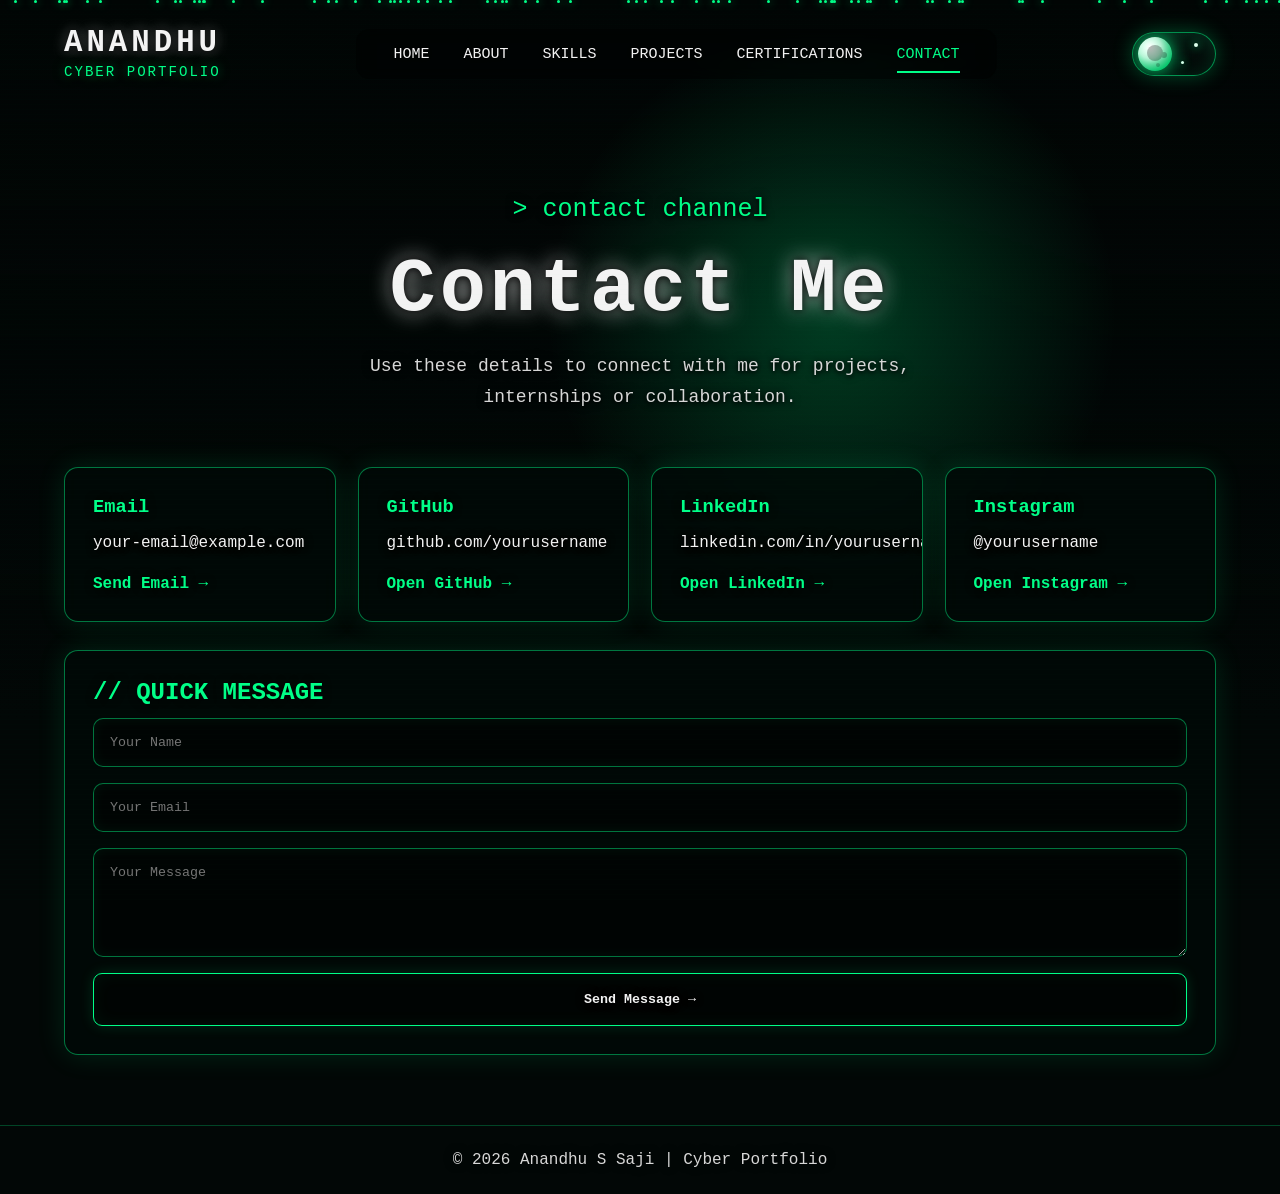
==== contact.html @ 6543c639 "Add files via upload" ====
<!DOCTYPE html><html lang="en"><head><meta charset="utf-8"/><meta content="width=device-width, initial-scale=1.0" name="viewport"/><title>Contact | Anandhu S Saji</title><link href="style.css" rel="stylesheet"/></head><body><div id="loader"><div class="loader-card"><h2>LOADING PAGE</h2><div class="load-line"><span></span></div><p>Access granted...</p></div></div><canvas id="matrix"></canvas><div aria-hidden="true" class="particles"></div><div aria-hidden="true" class="scanline"></div><header class="navbar" id="navbar">
<a aria-label="Anandhu Cyber Portfolio Home" class="brand" href="index.html#home">
<div class="brand-text"><h2>ANANDHU</h2><p>CYBER PORTFOLIO</p></div></a>
<nav id="mainNav">
<a href="index.html#home">HOME</a><a href="index.html#about">ABOUT</a><a href="index.html#skills">SKILLS</a><a href="projects.html">PROJECTS</a><a href="index.html#certifications">CERTIFICATIONS</a><a href="contact.html">CONTACT</a>
</nav>
<div class="nav-actions"><button aria-label="Toggle light and dark theme" aria-pressed="false" class="classic-toggle" id="themeBtn" type="button"><span class="classic-track"><span aria-hidden="true" class="classic-stars"></span><span aria-hidden="true" class="classic-clouds"></span><span class="classic-thumb"><span aria-hidden="true" class="classic-sun"></span><span aria-hidden="true" class="classic-moon"></span></span></span></button><button aria-expanded="false" aria-label="Open menu" id="menuBtn">☰</button></div>
</header><main class="page-main reveal"><section class="page-hero"><p class="hello">&gt; contact channel</p><h1 class="page-title">Contact Me</h1><p class="description">Use these details to connect with me for projects, internships or collaboration.</p></section><section class="section page-section"><div class="contact-grid"><div class="glass-card contact-detail"><h3>Email</h3><p>your-email@example.com</p><a class="mini-link" href="mailto:your-email@example.com">Send Email →</a></div><div class="glass-card contact-detail"><h3>GitHub</h3><p>github.com/yourusername</p><a class="mini-link" href="https://github.com/yourusername" target="_blank">Open GitHub →</a></div><div class="glass-card contact-detail"><h3>LinkedIn</h3><p>linkedin.com/in/yourusername</p><a class="mini-link" href="https://linkedin.com/in/yourusername" target="_blank">Open LinkedIn →</a></div><div class="glass-card contact-detail"><h3>Instagram</h3><p>@yourusername</p><a class="mini-link" href="https://instagram.com/yourusername" target="_blank">Open Instagram →</a></div></div><div class="glass-card message-card"><h2>// QUICK MESSAGE</h2><form action="mailto:your-email@example.com" method="post" enctype="text/plain"><input name="name" placeholder="Your Name" required/><input name="email" placeholder="Your Email" required/><textarea name="message" placeholder="Your Message" rows="5" required></textarea><button class="cyber-btn" type="submit">Send Message <span>→</span></button></form></div></section></main><footer>© 2026 Anandhu S Saji | Cyber Portfolio</footer><script src="script.js"></script></body></html>
---- style.css ----
* {
  margin: 0;
  padding: 0;
  box-sizing: border-box;
  font-family: "Courier New", monospace;
}

:root {
  --bg: #020706;
  --text: #f3f3f3;
  --muted: #d7d7d7;
  --green: #00ff88;
  --green2: #00b864;
  --glass: rgba(0, 10, 7, 0.78);
  --border: rgba(0, 255, 136, 0.45);
  --shadow: rgba(0, 255, 136, 0.34);
}

body.light {
  --bg: #eef7f3;
  --text: #070707;
  --muted: #222;
  --glass: rgba(255, 255, 255, 0.82);
  --border: rgba(0, 140, 80, 0.55);
  --shadow: rgba(0, 150, 90, 0.2);
}

html {
  scroll-behavior: smooth;
}

body {
  background: var(--bg);
  color: var(--text);
  overflow-x: hidden;
}

body::before {
  content: "";
  position: fixed;
  inset: 0;
  z-index: -4;
  background:
    radial-gradient(circle at 65% 35%, rgba(0, 255, 136, 0.22), transparent 28%),
    linear-gradient(180deg, rgba(0,0,0,0.2), var(--bg) 80%);
}

#matrix {
  position: fixed;
  inset: 0;
  z-index: -5;
  opacity: 0.42;
}

.particles {
  position: fixed;
  inset: 0;
  z-index: -3;
  pointer-events: none;
}

.dot {
  position: absolute;
  width: 3px;
  height: 3px;
  background: var(--green);
  border-radius: 50%;
  box-shadow: 0 0 10px var(--green);
  animation: float 7s linear infinite;
}

@keyframes float {
  from { transform: translateY(100vh); opacity: 0; }
  25% { opacity: 0.8; }
  to { transform: translateY(-10vh); opacity: 0; }
}

.scanline {
  position: fixed;
  inset: 0;
  z-index: 10;
  pointer-events: none;
  background: repeating-linear-gradient(
    to bottom,
    transparent 0,
    transparent 4px,
    rgba(0, 255, 136, 0.025) 5px
  );
}

#loader {
  position: fixed;
  inset: 0;
  background: #010302;
  z-index: 9999;
  display: grid;
  place-items: center;
  transition: 0.5s;
}

#loader.hide {
  opacity: 0;
  visibility: hidden;
}

.loader-card {
  width: min(460px, 90%);
  padding: 32px;
  text-align: center;
  border: 1px solid var(--green);
  box-shadow: 0 0 35px var(--shadow);
  background: #020706;
}

.loader-card h2 {
  color: var(--green);
  font-size: 20px;
  text-shadow: 0 0 8px #000, 0 0 15px var(--green);
}

.loader-card p {
  color: var(--muted);
  margin-top: 12px;
}

.load-line {
  height: 10px;
  margin-top: 22px;
  border: 1px solid var(--green);
  overflow: hidden;
}

.load-line span {
  display: block;
  height: 100%;
  width: 0;
  background: var(--green);
  animation: loading 1.6s forwards;
}

@keyframes loading {
  to { width: 100%; }
}

.navbar {
  width: 100%;
  padding: 28px 5%;
  display: flex;
  align-items: center;
  justify-content: space-between;
  position: fixed;
  top: 0;
  z-index: 1000;
  background: transparent;
}

.brand {
  display: flex;
  align-items: center;
  gap: 15px;
}

.shield {
  width: 56px;
  height: 56px;
  border: 3px solid var(--green);
  display: grid;
  place-items: center;
  color: var(--green);
  border-radius: 20px 20px 26px 26px;
  box-shadow: 0 0 18px var(--shadow);
}

.brand h2 {
  letter-spacing: 3px;
  font-size: 28px;
  color: var(--text);
  text-shadow: 0 0 10px #000, 0 0 14px rgba(255,255,255,0.35);
}

.brand p {
  color: var(--green);
  text-shadow: 0 0 8px #000;
}

nav {
  padding: 16px 20px;
  border-radius: 14px;
  background: rgba(0, 0, 0, 0.34);
  backdrop-filter: blur(8px);
}

nav a {
  margin: 0 17px;
  color: var(--text);
  text-decoration: none;
  font-size: 15px;
  text-shadow: 0 0 8px #000, 0 0 10px rgba(0,0,0,0.9);
}

nav a:hover,
nav a.active {
  color: var(--green);
  border-bottom: 2px solid var(--green);
  padding-bottom: 8px;
}

#themeBtn {
  border: 1px solid var(--border);
  background: rgba(0, 0, 0, 0.45);
  color: var(--text);
  padding: 12px 16px;
  border-radius: 30px;
  cursor: pointer;
  box-shadow: 0 0 15px var(--shadow);
}

.hero {
  min-height: 100vh;
  padding: 140px 5% 60px;
  display: grid;
  grid-template-columns: 1fr 1fr;
  align-items: center;
}

.hello,
.description,
.hero h3,
.section p,
li,
.contact p,
.mini-card p,
.terminal-card pre {
  text-shadow: 0 0 8px #000, 0 2px 4px rgba(0,0,0,0.95);
}

.hello {
  color: var(--green);
  font-size: 25px;
  margin-bottom: 22px;
}

.hero h1 {
  font-size: clamp(48px, 6vw, 82px);
  min-height: 100px;
  letter-spacing: 4px;
  color: var(--text);
  text-shadow: 0 0 10px #000, 0 0 22px rgba(255,255,255,0.7);
}

.hero h3 {
  color: var(--green);
  font-size: clamp(20px, 2vw, 27px);
  line-height: 1.5;
  margin: 18px 0 26px;
}

.description {
  color: var(--muted);
  font-size: 18px;
  max-width: 650px;
  line-height: 1.7;
}

.hero-buttons {
  margin-top: 35px;
  display: flex;
  gap: 26px;
  flex-wrap: wrap;
}

.cyber-btn {
  min-width: 210px;
  text-align: center;
  padding: 18px 28px;
  border: 1px solid var(--green);
  border-radius: 9px;
  color: var(--text);
  background: rgba(0, 0, 0, 0.38);
  text-decoration: none;
  font-weight: bold;
  box-shadow: inset 0 0 18px rgba(0,255,136,0.06), 0 0 14px rgba(0,255,136,0.15);
  text-shadow: 0 0 8px #000, 0 2px 4px #000;
  transition: 0.3s;
}

.cyber-btn:hover {
  background: var(--green);
  color: #020706;
  transform: translateY(-5px);
  box-shadow: 0 0 26px var(--shadow), 0 0 40px rgba(0,255,136,0.22);
  text-shadow: none;
}

.hacker-visual {
  height: 620px;
  position: relative;
  display: grid;
  place-items: center;
  filter: drop-shadow(0 0 30px rgba(0,255,136,0.35));
}

.hood {
  width: 320px;
  height: 390px;
  border: 2px solid var(--green);
  border-radius: 50% 50% 35% 35%;
  background:
    radial-gradient(circle at 50% 35%, rgba(0,255,136,0.18), transparent 40%),
    linear-gradient(140deg, rgba(0,255,136,0.24), rgba(0,0,0,0.95) 55%);
  box-shadow: 0 0 60px rgba(0,255,136,0.25);
  animation: pulse 2.8s infinite alternate;
}

.hood::before {
  content: "";
  position: absolute;
  width: 180px;
  height: 100px;
  background: #010302;
  border-radius: 50%;
  transform: translate(70px, 135px);
  box-shadow: inset 0 0 30px rgba(0,255,136,0.35);
}

.laptop {
  position: absolute;
  bottom: 90px;
  width: 440px;
  height: 130px;
  border: 2px solid var(--green);
  border-radius: 8px;
  background: rgba(0,0,0,0.88);
  box-shadow: 0 0 30px rgba(0,255,136,0.3);
}

.network {
  position: absolute;
  inset: 60px;
  border: 1px dashed rgba(0,255,136,0.35);
  border-radius: 50%;
  animation: spin 22s linear infinite;
}

@keyframes pulse {
  from { transform: scale(1); }
  to { transform: scale(1.04); }
}

@keyframes spin {
  to { transform: rotate(360deg); }
}

.section {
  padding: 70px 5%;
}

.about-grid {
  display: grid;
  grid-template-columns: 1.3fr 0.95fr;
  gap: 28px;
}

.glass-card {
  background: var(--glass);
  border: 1px solid var(--border);
  border-radius: 14px;
  padding: 28px;
  box-shadow: 0 0 28px rgba(0,255,136,0.13);
  backdrop-filter: blur(8px);
  transition: 0.35s;
  position: relative;
  overflow: hidden;
}

.glass-card::before {
  content: "";
  position: absolute;
  top: 0;
  left: -130%;
  width: 90%;
  height: 2px;
  background: linear-gradient(90deg, transparent, var(--green), transparent);
  transition: 0.7s;
}

.glass-card:hover::before {
  left: 130%;
}

.glass-card:hover {
  transform: translateY(-7px);
  box-shadow: 0 0 40px var(--shadow);
}

.about-card {
  display: grid;
  grid-template-columns: 110px 1fr;
  gap: 25px;
}

.icon-box {
  width: 78px;
  height: 78px;
  border: 1px solid var(--border);
  color: var(--green);
  display: grid;
  place-items: center;
  font-size: 45px;
  border-radius: 12px;
}

.section-title,
.about-card h2 {
  color: var(--green);
  margin-bottom: 22px;
  text-shadow: 0 0 8px #000, 0 0 18px rgba(0,255,136,0.45);
}

.about-card p {
  line-height: 1.8;
  color: var(--text);
}

.info-grid {
  margin-top: 35px;
  display: grid;
  grid-template-columns: repeat(3, 1fr);
  gap: 22px;
}

.mini-card {
  border: 1px solid rgba(0,255,136,0.28);
  padding: 18px;
  border-radius: 10px;
  background: rgba(0,0,0,0.26);
}

.mini-card span,
.mini-card h4 {
  color: var(--green);
}

.terminal-top {
  display: flex;
  align-items: center;
  gap: 10px;
  color: var(--green);
  padding-bottom: 15px;
  border-bottom: 1px solid var(--border);
}

.terminal-top span {
  width: 13px;
  height: 13px;
  border-radius: 50%;
  background: #00ff88;
}

.terminal-top span:nth-child(2) { background: #ffbf48; }
.terminal-top span:nth-child(3) { background: #ff5f57; }

.terminal-top b {
  margin-left: 25px;
}

.terminal-card pre {
  color: var(--text);
  line-height: 1.7;
  margin-top: 18px;
  white-space: pre-wrap;
}

.skill-wrap {
  display: grid;
  gap: 20px;
}

.skill {
  background: var(--glass);
  border: 1px solid rgba(0,255,136,0.22);
  padding: 18px;
  border-radius: 12px;
}

.skill p {
  margin-bottom: 10px;
  color: var(--text);
  text-shadow: 0 0 8px #000;
}

.bar {
  height: 13px;
  border: 1px solid var(--border);
  border-radius: 20px;
  overflow: hidden;
  background: rgba(0,0,0,0.4);
}

.bar span {
  width: 0;
  height: 100%;
  display: block;
  background: linear-gradient(90deg, var(--green2), var(--green));
  box-shadow: 0 0 18px var(--green);
  transition: width 1.5s ease;
}

.project-grid {
  display: grid;
  grid-template-columns: repeat(4, 1fr);
  gap: 22px;
}

.project-card h3 {
  color: var(--green);
  margin-bottom: 15px;
  text-shadow: 0 0 8px #000;
}

.project-card p,
.contact p,
li {
  color: var(--text);
  line-height: 1.7;
}

.contact p {
  margin: 12px 0;
}

footer {
  text-align: center;
  padding: 25px;
  color: var(--muted);
  border-top: 1px solid rgba(0,255,136,0.25);
  text-shadow: 0 0 8px #000;
}

.reveal {
  opacity: 0;
  transform: translateY(55px);
  transition: 0.9s ease;
}

.reveal.active {
  opacity: 1;
  transform: translateY(0);
}

@media (max-width: 1050px) {
  .hero,
  .about-grid {
    grid-template-columns: 1fr;
  }

  .project-grid {
    grid-template-columns: repeat(2, 1fr);
  }

  .hacker-visual {
    height: 430px;
  }

  nav {
    display: none;
  }
}

@media (max-width: 650px) {
  .hero h1 {
    min-height: 70px;
  }

  .about-card {
    grid-template-columns: 1fr;
  }

  .info-grid,
  .project-grid {
    grid-template-columns: 1fr;
  }

  .cyber-btn {
    width: 100%;
  }

  .navbar {
    padding: 18px 4%;
  }

  .brand h2 {
    font-size: 20px;
  }
}


/* ================= SMARTPHONE INTERFACE UPGRADE ================= */
.nav-actions {
  display: flex;
  align-items: center;
  gap: 10px;
}

#menuBtn {
  display: none;
  width: 46px;
  height: 46px;
  border: 1px solid var(--border);
  border-radius: 14px;
  background: rgba(0, 0, 0, 0.55);
  color: var(--green);
  font-size: 24px;
  cursor: pointer;
  box-shadow: 0 0 15px var(--shadow);
}

body.menu-open {
  overflow: hidden;
}

@media (max-width: 1050px) {
  .navbar {
    padding: 14px 4%;
    background: rgba(0, 0, 0, 0.78);
    backdrop-filter: blur(14px);
    border-bottom: 1px solid rgba(0,255,136,0.18);
  }

  .brand {
    gap: 10px;
  }

  .shield {
    width: 44px;
    height: 44px;
    border-width: 2px;
    border-radius: 16px 16px 21px 21px;
  }

  .brand h2 {
    font-size: 19px;
    letter-spacing: 2px;
  }

  .brand p {
    font-size: 11px;
  }

  #themeBtn {
    min-width: 48px;
    height: 46px;
    padding: 0 12px;
    font-size: 13px;
  }

  #menuBtn {
    display: grid;
    place-items: center;
  }

  nav {
    display: flex;
    position: fixed;
    top: 76px;
    left: 4%;
    right: 4%;
    flex-direction: column;
    gap: 6px;
    padding: 14px;
    border: 1px solid var(--border);
    background: rgba(0, 8, 5, 0.94);
    box-shadow: 0 18px 45px rgba(0,0,0,0.45), 0 0 25px var(--shadow);
    transform: translateY(-18px) scale(0.96);
    opacity: 0;
    pointer-events: none;
    transition: 0.28s ease;
  }

  body.light nav {
    background: rgba(238, 247, 243, 0.96);
  }

  nav.open {
    transform: translateY(0) scale(1);
    opacity: 1;
    pointer-events: auto;
  }

  nav a {
    margin: 0;
    padding: 15px 14px;
    border-radius: 10px;
    font-size: 15px;
    border: 1px solid rgba(0,255,136,0.12);
    background: rgba(0,0,0,0.22);
  }

  nav a:hover,
  nav a.active {
    padding-bottom: 15px;
    border-bottom: 1px solid var(--green);
    background: rgba(0,255,136,0.10);
  }

  .hero,
  .about-grid {
    grid-template-columns: 1fr;
  }

  .hero {
    min-height: auto;
    padding: 112px 5% 42px;
    gap: 28px;
    text-align: center;
  }

  .hero-text {
    order: 2;
  }

  .hacker-visual {
    order: 1;
    height: 300px;
    transform: scale(0.82);
    transform-origin: center;
  }

  .project-grid {
    grid-template-columns: repeat(2, 1fr);
  }
}

@media (max-width: 650px) {
  body::before {
    background:
      radial-gradient(circle at 50% 18%, rgba(0, 255, 136, 0.18), transparent 32%),
      linear-gradient(180deg, rgba(0,0,0,0.12), var(--bg) 82%);
  }

  #matrix {
    opacity: 0.24;
  }

  .scanline {
    opacity: 0.65;
  }

  .loader-card {
    width: 88%;
    padding: 24px 18px;
  }

  .loader-card h2 {
    font-size: 16px;
    line-height: 1.4;
  }

  .hero h1 {
    font-size: clamp(34px, 12vw, 48px);
    min-height: 58px;
    letter-spacing: 1px;
    line-height: 1.08;
    overflow-wrap: anywhere;
  }

  .hello {
    font-size: 18px;
    margin-bottom: 14px;
  }

  .hero h3 {
    font-size: 16px;
    line-height: 1.55;
    margin: 14px 0 18px;
  }

  .description {
    font-size: 15px;
    line-height: 1.65;
    margin: 0 auto;
  }

  .hero-buttons {
    margin-top: 25px;
    gap: 13px;
  }

  .cyber-btn {
    width: 100%;
    min-width: 0;
    padding: 15px 18px;
    border-radius: 12px;
    font-size: 14px;
  }

  .hacker-visual {
    height: 245px;
    transform: scale(0.68);
    margin: -22px 0 -28px;
  }

  .section {
    padding: 46px 5%;
  }

  .section-title,
  .about-card h2 {
    font-size: 22px;
  }

  .glass-card {
    padding: 20px;
    border-radius: 16px;
  }

  .about-card {
    grid-template-columns: 1fr;
    gap: 16px;
  }

  .icon-box {
    width: 58px;
    height: 58px;
    font-size: 32px;
  }

  .about-card p,
  .project-card p,
  .contact p,
  li,
  .terminal-card pre {
    font-size: 14px;
  }

  .info-grid,
  .project-grid {
    grid-template-columns: 1fr;
  }

  .info-grid {
    margin-top: 22px;
    gap: 13px;
  }

  .mini-card,
  .skill {
    padding: 15px;
  }

  .terminal-top {
    gap: 7px;
    font-size: 13px;
  }

  .terminal-top b {
    margin-left: 8px;
  }

  .skill-wrap,
  .project-grid {
    gap: 14px;
  }

  footer {
    padding: 20px 14px;
    font-size: 12px;
  }
}

@media (max-width: 390px) {
  .brand h2 {
    font-size: 16px;
  }

  .brand p {
    display: none;
  }

  #themeBtn,
  #menuBtn {
    width: 42px;
    height: 42px;
  }

  .hero {
    padding-top: 98px;
  }

  .hero h1 {
    font-size: 31px;
  }
}


/* ================= ENHANCED LOGO + NAV FIXES ================= */
.brand {
  display: flex;
  align-items: center;
  gap: 16px;
  text-decoration: none;
  color: var(--text);
  flex-shrink: 0;
}

.shield { display: none; }

.shield-logo {
  width: 64px;
  height: 72px;
  display: flex;
  align-items: center;
  justify-content: center;
  flex: 0 0 auto;
  color: var(--green);
  filter: drop-shadow(0 0 9px rgba(0,255,136,0.85));
}

.shield-logo svg {
  width: 100%;
  height: 100%;
  display: block;
  overflow: visible;
}

.shield-shape,
.shield-inner,
.lock-body,
.lock-arc,
.key-line {
  fill: none;
  stroke: currentColor;
  vector-effect: non-scaling-stroke;
  filter: url(#logoGlow);
}

.shield-shape {
  stroke-width: 4.2;
  stroke-linejoin: round;
}

.shield-inner {
  stroke-width: 1.2;
  stroke-linejoin: round;
  opacity: 0.45;
}

.lock-body,
.lock-arc,
.key-line {
  stroke-width: 3.4;
  stroke-linecap: round;
  stroke-linejoin: round;
}

.key-dot { fill: currentColor; }

.brand-text h2 {
  font-size: clamp(24px, 2.4vw, 34px);
  letter-spacing: 4px;
  line-height: 0.95;
  color: var(--text);
  text-shadow: 0 0 8px #000, 0 0 14px rgba(255,255,255,0.42);
}

.brand-text p {
  margin-top: 7px;
  font-size: clamp(11px, 1.1vw, 16px);
  letter-spacing: 2px;
  color: var(--green);
  text-shadow: 0 0 8px #000, 0 0 12px rgba(0,255,136,0.55);
}

.navbar.scrolled {
  background: rgba(0, 0, 0, 0.82);
  backdrop-filter: blur(14px);
  border-bottom: 1px solid rgba(0,255,136,0.22);
}

#themeBtn {
  display: inline-flex;
  align-items: center;
  justify-content: center;
  gap: 4px;
  min-width: 72px;
}

.cursor {
  color: var(--green);
  animation: blink 0.75s steps(2, start) infinite;
}

@keyframes blink {
  50% { opacity: 0; }
}

.hero h1 {
  font-size: clamp(36px, 4.4vw, 62px);
  min-height: 82px;
  letter-spacing: 3px;
}

.laptop-logo {
  position: absolute;
  left: 50%;
  top: 48%;
  transform: translate(-50%, -50%);
  width: 88px;
  color: var(--green);
  opacity: 0.9;
  filter: drop-shadow(0 0 12px rgba(0,255,136,0.75));
}

@media (max-width: 1050px) {
  .shield-logo {
    width: 50px;
    height: 58px;
  }

  .brand {
    gap: 10px;
  }

  .brand-text h2 {
    font-size: 21px;
    letter-spacing: 2px;
  }

  .brand-text p {
    font-size: 11px;
    letter-spacing: 1px;
  }

  .hero h1 {
    font-size: clamp(34px, 8vw, 52px);
    min-height: 65px;
  }
}

@media (max-width: 650px) {
  .shield-logo {
    width: 44px;
    height: 52px;
  }

  .brand-text h2 {
    font-size: 18px;
    letter-spacing: 1.5px;
  }

  .brand-text p {
    font-size: 10px;
    letter-spacing: 0.8px;
    margin-top: 5px;
  }

  .hero h1 {
    font-size: clamp(28px, 8vw, 38px);
    min-height: 50px;
    letter-spacing: 1px;
  }
}

@media (max-width: 390px) {
  .shield-logo {
    width: 39px;
    height: 47px;
  }

  .brand-text h2 {
    font-size: 15px;
  }

  .brand-text p {
    display: none;
  }
}

/* ================= CLASSIC DARK / LIGHT THEME TOGGLE ================= */
#themeBtn.classic-toggle {
  width: 84px;
  min-width: 84px;
  height: 44px;
  padding: 0;
  border: 0;
  border-radius: 999px;
  background: transparent;
  box-shadow: none;
  cursor: pointer;
  position: relative;
  display: inline-flex;
  align-items: center;
  justify-content: center;
  overflow: visible;
  -webkit-tap-highlight-color: transparent;
}

.classic-track {
  width: 84px;
  height: 44px;
  border-radius: 999px;
  position: relative;
  overflow: hidden;
  display: block;
  background: linear-gradient(180deg, #06130f 0%, #020706 100%);
  border: 1px solid rgba(0, 255, 136, 0.55);
  box-shadow:
    inset 0 0 18px rgba(0, 255, 136, 0.13),
    0 0 20px rgba(0, 255, 136, 0.28);
  transition: 0.45s ease;
}

.classic-thumb {
  width: 34px;
  height: 34px;
  border-radius: 50%;
  position: absolute;
  top: 4px;
  left: 5px;
  z-index: 3;
  background: radial-gradient(circle at 35% 30%, #ffffff, #bfffe0 35%, #00ff88 78%);
  box-shadow:
    0 0 18px rgba(0, 255, 136, 0.85),
    inset -7px -7px 12px rgba(0, 0, 0, 0.23);
  transition: transform 0.5s cubic-bezier(.34,1.56,.64,1), background 0.4s ease, box-shadow 0.4s ease;
}

.classic-sun,
.classic-moon {
  position: absolute;
  inset: 0;
  border-radius: 50%;
  transition: 0.35s ease;
}

.classic-sun {
  opacity: 0;
  transform: scale(0.55) rotate(-60deg);
  background:
    radial-gradient(circle, #fff8b6 0 28%, transparent 29%),
    conic-gradient(from 0deg, transparent 0 9%, #ffd447 10% 14%, transparent 15% 24%, #ffd447 25% 29%, transparent 30% 39%, #ffd447 40% 44%, transparent 45% 54%, #ffd447 55% 59%, transparent 60% 69%, #ffd447 70% 74%, transparent 75% 84%, #ffd447 85% 89%, transparent 90% 100%);
}

.classic-moon {
  opacity: 1;
  transform: scale(1);
}

.classic-moon::before {
  content: "";
  position: absolute;
  width: 16px;
  height: 16px;
  border-radius: 50%;
  top: 8px;
  left: 9px;
  background: rgba(0, 0, 0, 0.28);
  box-shadow:
    9px 2px 0 -5px rgba(0,0,0,0.26),
    3px 12px 0 -6px rgba(0,0,0,0.22);
}

.classic-stars,
.classic-stars::before,
.classic-stars::after {
  position: absolute;
  content: "";
  width: 4px;
  height: 4px;
  border-radius: 50%;
  background: #dfffee;
  box-shadow: 0 0 8px #00ff88;
  transition: 0.45s ease;
}

.classic-stars {
  top: 10px;
  right: 17px;
}

.classic-stars::before {
  top: 18px;
  right: 14px;
  width: 3px;
  height: 3px;
}

.classic-stars::after {
  top: 7px;
  right: 31px;
  width: 2px;
  height: 2px;
}

.classic-clouds,
.classic-clouds::before,
.classic-clouds::after {
  position: absolute;
  content: "";
  border-radius: 999px;
  background: rgba(255, 255, 255, 0.88);
  transition: 0.45s ease;
}

.classic-clouds {
  width: 25px;
  height: 8px;
  right: 13px;
  bottom: 10px;
  opacity: 0;
  transform: translateY(18px);
}

.classic-clouds::before {
  width: 13px;
  height: 13px;
  left: 4px;
  bottom: 3px;
}

.classic-clouds::after {
  width: 10px;
  height: 10px;
  right: 3px;
  bottom: 3px;
}

body.light #themeBtn.classic-toggle .classic-track {
  background: linear-gradient(180deg, #74d8ff 0%, #dff8ff 100%);
  border-color: rgba(0, 140, 80, 0.45);
  box-shadow:
    inset 0 0 18px rgba(255,255,255,0.65),
    0 0 16px rgba(0, 150, 90, 0.18);
}

body.light #themeBtn.classic-toggle .classic-thumb {
  transform: translateX(39px);
  background: radial-gradient(circle at 32% 28%, #fffbe6, #ffd447 48%, #ff9f1c 100%);
  box-shadow:
    0 0 18px rgba(255, 212, 71, 0.8),
    inset -5px -6px 11px rgba(190, 96, 0, 0.22);
}

body.light #themeBtn.classic-toggle .classic-sun {
  opacity: 1;
  transform: scale(1) rotate(0deg);
}

body.light #themeBtn.classic-toggle .classic-moon {
  opacity: 0;
  transform: scale(0.4) rotate(35deg);
}

body.light #themeBtn.classic-toggle .classic-stars {
  opacity: 0;
  transform: translateY(-14px);
}

body.light #themeBtn.classic-toggle .classic-clouds {
  opacity: 1;
  transform: translateY(0);
}

#themeBtn.classic-toggle:focus-visible .classic-track {
  outline: 2px solid var(--green);
  outline-offset: 4px;
}

@media (max-width: 1050px) {
  #themeBtn.classic-toggle {
    width: 72px;
    min-width: 72px;
    height: 40px;
  }

  .classic-track {
    width: 72px;
    height: 40px;
  }

  .classic-thumb {
    width: 31px;
    height: 31px;
    top: 4px;
    left: 5px;
  }

  body.light #themeBtn.classic-toggle .classic-thumb {
    transform: translateX(31px);
  }
}

@media (max-width: 390px) {
  #themeBtn.classic-toggle {
    width: 62px;
    min-width: 62px;
    height: 36px;
  }

  .classic-track {
    width: 62px;
    height: 36px;
  }

  .classic-thumb {
    width: 27px;
    height: 27px;
  }

  body.light #themeBtn.classic-toggle .classic-thumb {
    transform: translateX(25px);
  }
}
.profile-visual{
    display:flex;
    justify-content:center;
    align-items:center;
}

.profile-visual img{
    width:380px;
    height:380px;
    object-fit:cover;

    border-radius:50%;
    border:3px solid #00ff88;

    box-shadow:
        0 0 20px #00ff88,
        0 0 50px rgba(0,255,136,.4);

    transition:.4s ease;
}

.profile-visual img:hover{
    transform:scale(1.05);
    box-shadow:
        0 0 30px #00ff88,
        0 0 80px rgba(0,255,136,.6);
}
/* ================= EXTRA PAGES: PROJECTS / CONTACT / RESUME ================= */
.page-main {
  min-height: 100vh;
  padding-top: 125px;
}

.page-hero {
  padding: 70px 5% 25px;
  text-align: center;
}

.page-title {
  font-size: clamp(42px, 6vw, 82px);
  color: var(--text);
  letter-spacing: 4px;
  text-shadow: 0 0 10px #000, 0 0 22px rgba(255,255,255,0.7);
  margin-bottom: 18px;
}

.page-hero .description {
  margin: 0 auto;
}

.page-section {
  padding-top: 30px;
}

.project-grid-wide {
  grid-template-columns: repeat(2, 1fr);
}

.mini-link {
  display: inline-block;
  margin-top: 18px;
  color: var(--green);
  text-decoration: none;
  font-weight: bold;
  text-shadow: 0 0 8px #000;
}

.mini-link:hover {
  text-decoration: underline;
}

.page-buttons {
  justify-content: center;
}

.contact-grid {
  display: grid;
  grid-template-columns: repeat(4, 1fr);
  gap: 22px;
  margin-bottom: 28px;
}

.contact-detail h3,
.resume-card h2,
.resume-preview h3,
.message-card h2 {
  color: var(--green);
  margin-bottom: 12px;
  text-shadow: 0 0 8px #000;
}

.contact-detail p,
.resume-card p {
  color: var(--text);
  line-height: 1.7;
}

.message-card form {
  display: grid;
  gap: 16px;
}

.message-card input,
.message-card textarea {
  width: 100%;
  padding: 16px;
  border-radius: 10px;
  border: 1px solid var(--border);
  background: rgba(0, 0, 0, 0.38);
  color: var(--text);
  outline: none;
  font-family: "Courier New", monospace;
  box-shadow: inset 0 0 12px rgba(0,255,136,0.06);
}

.message-card input:focus,
.message-card textarea:focus {
  border-color: var(--green);
  box-shadow: 0 0 18px var(--shadow);
}

.resume-card {
  max-width: 900px;
  margin: 0 auto;
}

.resume-role {
  color: var(--green) !important;
  margin-bottom: 22px;
  font-weight: bold;
}

.resume-preview {
  display: grid;
  gap: 14px;
  margin-top: 20px;
  padding-top: 20px;
  border-top: 1px solid var(--border);
}

@media (max-width: 1050px) {
  .contact-grid {
    grid-template-columns: repeat(2, 1fr);
  }
}

@media (max-width: 650px) {
  .page-main {
    padding-top: 90px;
  }
  .page-hero {
    padding: 42px 5% 12px;
  }
  .page-title {
    font-size: 36px;
    letter-spacing: 1px;
  }
  .project-grid-wide,
  .contact-grid {
    grid-template-columns: 1fr;
  }
}


/* ================= FINAL SMARTPHONE POLISH ================= */
@media (max-width: 768px) {
  html, body {
    width: 100%;
    max-width: 100%;
    overflow-x: hidden;
  }

  .navbar {
    min-height: 72px;
    padding: 12px 14px;
    gap: 10px;
  }

  .brand {
    max-width: calc(100% - 126px);
    min-width: 0;
  }

  .brand-text {
    min-width: 0;
  }

  .brand-text h2,
  .brand-text p {
    white-space: nowrap;
    overflow: hidden;
    text-overflow: ellipsis;
  }

  .nav-actions {
    flex-shrink: 0;
  }

  nav {
    top: 72px;
    left: 12px;
    right: 12px;
    max-height: calc(100vh - 92px);
    overflow-y: auto;
    border-radius: 16px;
  }

  nav a {
    min-height: 48px;
    display: flex;
    align-items: center;
    justify-content: center;
  }

  .hero {
    min-height: 100svh;
    padding: 96px 16px 38px;
    display: flex;
    flex-direction: column;
    justify-content: center;
    gap: 18px;
  }

  .hero-text {
    order: 1;
    width: 100%;
  }

  .profile-visual {
    order: 2;
    width: 100%;
    margin-top: 12px;
  }

  .profile-visual img {
    width: min(72vw, 260px);
    height: min(72vw, 260px);
  }

  .hero-buttons,
  .page-buttons {
    width: 100%;
    display: grid;
    grid-template-columns: 1fr;
    gap: 12px;
  }

  .cyber-btn {
    min-height: 50px;
    display: flex;
    align-items: center;
    justify-content: center;
  }

  .section {
    padding: 42px 16px;
  }

  .about-grid,
  .project-grid,
  .project-grid-wide,
  .contact-grid,
  .info-grid {
    display: grid;
    grid-template-columns: 1fr !important;
  }

  .glass-card:hover {
    transform: none;
  }

  .skill p,
  .mini-card h4,
  .project-card h3,
  .contact-detail h3 {
    word-break: break-word;
  }

  .terminal-card pre {
    max-height: 260px;
    overflow: auto;
    font-size: 13px;
  }

  .page-main {
    padding-top: 82px;
  }

  .page-hero {
    padding: 34px 16px 10px;
  }

  .page-title {
    font-size: clamp(30px, 10vw, 42px);
    line-height: 1.1;
  }

  .message-card input,
  .message-card textarea {
    font-size: 16px;
  }
}

@media (max-width: 480px) {
  .shield-logo {
    width: 34px;
    height: 42px;
  }

  .brand-text h2 {
    font-size: 15px;
    letter-spacing: 1px;
  }

  .brand-text p {
    display: block;
    font-size: 8px;
    letter-spacing: 0.6px;
  }

  #themeBtn.classic-toggle {
    width: 56px;
    min-width: 56px;
    height: 34px;
  }

  .classic-track {
    width: 56px;
    height: 34px;
  }

  .classic-thumb {
    width: 25px;
    height: 25px;
    top: 4px;
    left: 4px;
  }

  body.light #themeBtn.classic-toggle .classic-thumb {
    transform: translateX(23px);
  }

  #menuBtn {
    width: 40px;
    height: 40px;
    font-size: 22px;
  }

  .hero h1 {
    font-size: clamp(29px, 9.5vw, 38px);
  }

  .hero h3 {
    font-size: 15px;
  }

  .description {
    font-size: 14px;
  }

  .profile-visual img {
    width: min(76vw, 230px);
    height: min(76vw, 230px);
  }

  .glass-card {
    padding: 18px;
  }
}

@media (max-width: 340px) {
  .brand-text p {
    display: none;
  }

  .brand {
    max-width: calc(100% - 112px);
  }

  .hero h1 {
    font-size: 27px;
  }
}

/* ================= ENHANCED WHITE / LIGHT THEME ================= */
body.light {
  --bg: #f4fff9;
  --text: #06130f;
  --muted: #2d453b;
  --glass: rgba(255, 255, 255, 0.86);
  --border: rgba(0, 145, 88, 0.38);
  --shadow: rgba(0, 170, 102, 0.20);
  background:
    radial-gradient(circle at top right, rgba(0, 255, 136, 0.18), transparent 30%),
    radial-gradient(circle at 12% 20%, rgba(0, 184, 100, 0.10), transparent 32%),
    linear-gradient(180deg, #f8fffb 0%, #e9f8f0 100%);
}

body.light::before {
  background:
    radial-gradient(circle at 70% 22%, rgba(0, 255, 136, 0.18), transparent 32%),
    linear-gradient(180deg, rgba(255,255,255,0.35), rgba(232,248,239,0.92) 82%);
}

body.light #matrix {
  opacity: 0.13;
}

body.light .scanline {
  opacity: 0.34;
  background: repeating-linear-gradient(
    to bottom,
    transparent 0,
    transparent 5px,
    rgba(0, 130, 78, 0.025) 6px
  );
}

body.light .navbar {
  background: rgba(250, 255, 252, 0.70);
  border-bottom: 1px solid rgba(0, 145, 88, 0.16);
  backdrop-filter: blur(18px);
  box-shadow: 0 10px 35px rgba(0, 60, 35, 0.08);
}

body.light nav {
  background: rgba(255, 255, 255, 0.72);
  border: 1px solid rgba(0, 145, 88, 0.18);
  box-shadow: 0 12px 30px rgba(0, 70, 44, 0.08);
}

body.light nav a {
  color: #071612;
  text-shadow: none;
}

body.light nav a:hover,
body.light nav a.active {
  color: #008b55;
  background: rgba(0, 255, 136, 0.10);
}

body.light .brand-text h2,
body.light .page-title,
body.light .hero h1 {
  color: #06130f;
  text-shadow: 0 2px 12px rgba(0, 60, 35, 0.16);
}

body.light .brand-text p,
body.light .hello,
body.light .hero h3,
body.light .section-title,
body.light .about-card h2,
body.light .project-card h3,
body.light .contact-detail h3,
body.light .resume-card h2,
body.light .resume-preview h3,
body.light .message-card h2,
body.light .mini-link,
body.light .resume-role {
  color: #008b55 !important;
  text-shadow: 0 1px 8px rgba(0, 170, 102, 0.14);
}

body.light .hello,
body.light .description,
body.light .hero h3,
body.light .section p,
body.light li,
body.light .contact p,
body.light .mini-card p,
body.light .terminal-card pre,
body.light .skill p,
body.light footer,
body.light .mini-link {
  text-shadow: none;
}

body.light .description,
body.light .project-card p,
body.light .contact p,
body.light li,
body.light .about-card p,
body.light .resume-card p {
  color: #213c32;
}

body.light .glass-card,
body.light .skill,
body.light .mini-card {
  background: linear-gradient(180deg, rgba(255,255,255,0.92), rgba(246,255,250,0.80));
  border-color: rgba(0, 145, 88, 0.24);
  box-shadow: 0 16px 40px rgba(0, 80, 48, 0.09), inset 0 1px 0 rgba(255,255,255,0.85);
}

body.light .glass-card:hover {
  box-shadow: 0 22px 50px rgba(0, 145, 88, 0.16);
}

body.light .cyber-btn {
  color: #06130f;
  background: linear-gradient(180deg, rgba(255,255,255,0.94), rgba(236,255,245,0.88));
  border-color: rgba(0, 160, 96, 0.52);
  text-shadow: none;
  box-shadow: 0 10px 24px rgba(0, 90, 55, 0.10), inset 0 0 18px rgba(0,255,136,0.07);
}

body.light .cyber-btn:hover {
  color: #ffffff;
  background: linear-gradient(135deg, #00a864, #00d77d);
  box-shadow: 0 16px 30px rgba(0, 145, 88, 0.28);
}

body.light .profile-visual img {
  border-color: rgba(0, 170, 102, 0.75);
  box-shadow: 0 14px 34px rgba(0, 80, 48, 0.18), 0 0 0 8px rgba(0,255,136,0.07);
}

body.light .terminal-top,
body.light .bar,
body.light .resume-preview {
  border-color: rgba(0, 145, 88, 0.24);
}

body.light .bar {
  background: rgba(0, 120, 72, 0.10);
}

body.light .message-card input,
body.light .message-card textarea {
  background: rgba(255, 255, 255, 0.86);
  color: #06130f;
  border-color: rgba(0, 145, 88, 0.28);
  box-shadow: inset 0 0 0 1px rgba(255,255,255,0.65);
}

body.light .message-card input::placeholder,
body.light .message-card textarea::placeholder {
  color: rgba(33, 60, 50, 0.68);
}

body.light #menuBtn {
  background: rgba(255, 255, 255, 0.82);
  color: #008b55;
  box-shadow: 0 10px 24px rgba(0, 90, 55, 0.12);
}

body.light footer {
  color: #36574b;
  border-top-color: rgba(0, 145, 88, 0.18);
}

@media (max-width: 768px) {
  body.light .navbar {
    background: rgba(250, 255, 252, 0.90);
  }

  body.light nav {
    background: rgba(255, 255, 255, 0.96);
  }

  body.light nav a {
    background: rgba(0, 160, 96, 0.055);
    border-color: rgba(0, 145, 88, 0.14);
  }

  body.light .hero {
    background: linear-gradient(180deg, rgba(255,255,255,0.20), rgba(244,255,249,0.60));
  }
}

/* ================= LIGHT THEME TOP BAR FIX ================= */
body.light .navbar,
body.light .navbar.scrolled {
  background: transparent !important;
  border-bottom: 0 !important;
  box-shadow: none !important;
  backdrop-filter: none !important;
  -webkit-backdrop-filter: none !important;
}

@media (max-width: 1050px) {
  body.light .navbar,
  body.light .navbar.scrolled {
    background: transparent !important;
    border-bottom: 0 !important;
    box-shadow: none !important;
    backdrop-filter: none !important;
    -webkit-backdrop-filter: none !important;
  }
}
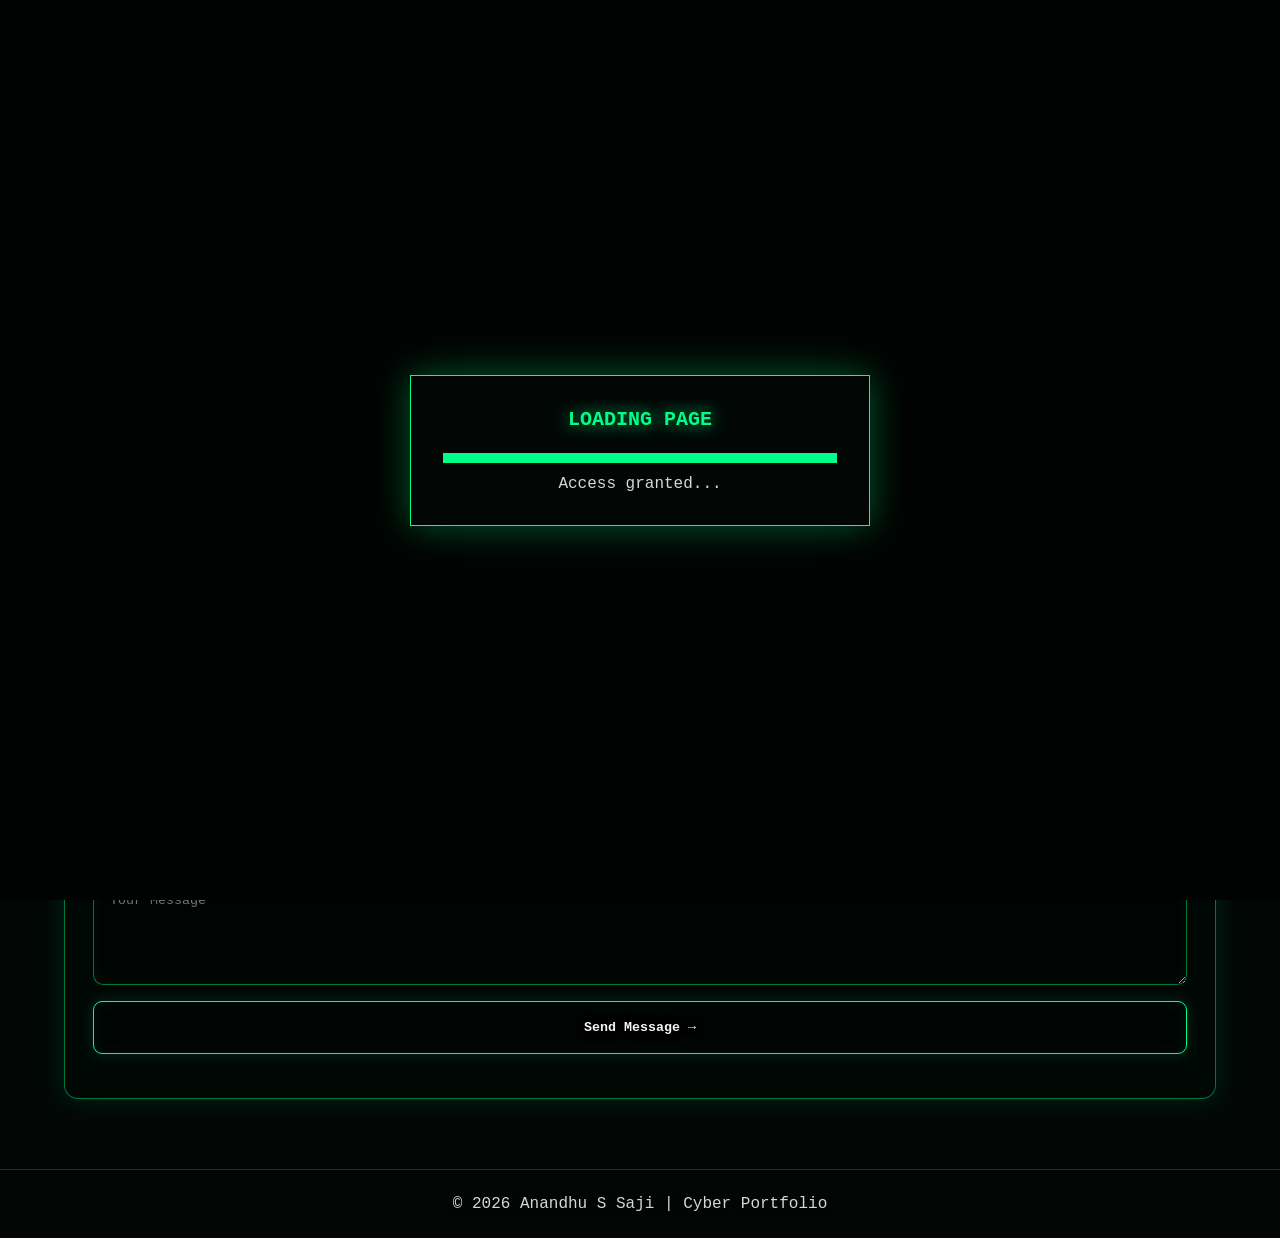
==== commit 67c7ec8f: "Update contact.html" ====
--- a/contact.html
+++ b/contact.html
@@ -1,8 +1,171 @@
-<!DOCTYPE html><html lang="en"><head><meta charset="utf-8"/><meta content="width=device-width, initial-scale=1.0" name="viewport"/><title>Contact | Anandhu S Saji</title><link href="style.css" rel="stylesheet"/></head><body><div id="loader"><div class="loader-card"><h2>LOADING PAGE</h2><div class="load-line"><span></span></div><p>Access granted...</p></div></div><canvas id="matrix"></canvas><div aria-hidden="true" class="particles"></div><div aria-hidden="true" class="scanline"></div><header class="navbar" id="navbar">
-<a aria-label="Anandhu Cyber Portfolio Home" class="brand" href="index.html#home">
-<div class="brand-text"><h2>ANANDHU</h2><p>CYBER PORTFOLIO</p></div></a>
-<nav id="mainNav">
-<a href="index.html#home">HOME</a><a href="index.html#about">ABOUT</a><a href="index.html#skills">SKILLS</a><a href="projects.html">PROJECTS</a><a href="index.html#certifications">CERTIFICATIONS</a><a href="contact.html">CONTACT</a>
-</nav>
-<div class="nav-actions"><button aria-label="Toggle light and dark theme" aria-pressed="false" class="classic-toggle" id="themeBtn" type="button"><span class="classic-track"><span aria-hidden="true" class="classic-stars"></span><span aria-hidden="true" class="classic-clouds"></span><span class="classic-thumb"><span aria-hidden="true" class="classic-sun"></span><span aria-hidden="true" class="classic-moon"></span></span></span></button><button aria-expanded="false" aria-label="Open menu" id="menuBtn">☰</button></div>
-</header><main class="page-main reveal"><section class="page-hero"><p class="hello">&gt; contact channel</p><h1 class="page-title">Contact Me</h1><p class="description">Use these details to connect with me for projects, internships or collaboration.</p></section><section class="section page-section"><div class="contact-grid"><div class="glass-card contact-detail"><h3>Email</h3><p>your-email@example.com</p><a class="mini-link" href="mailto:your-email@example.com">Send Email →</a></div><div class="glass-card contact-detail"><h3>GitHub</h3><p>github.com/yourusername</p><a class="mini-link" href="https://github.com/yourusername" target="_blank">Open GitHub →</a></div><div class="glass-card contact-detail"><h3>LinkedIn</h3><p>linkedin.com/in/yourusername</p><a class="mini-link" href="https://linkedin.com/in/yourusername" target="_blank">Open LinkedIn →</a></div><div class="glass-card contact-detail"><h3>Instagram</h3><p>@yourusername</p><a class="mini-link" href="https://instagram.com/yourusername" target="_blank">Open Instagram →</a></div></div><div class="glass-card message-card"><h2>// QUICK MESSAGE</h2><form action="mailto:your-email@example.com" method="post" enctype="text/plain"><input name="name" placeholder="Your Name" required/><input name="email" placeholder="Your Email" required/><textarea name="message" placeholder="Your Message" rows="5" required></textarea><button class="cyber-btn" type="submit">Send Message <span>→</span></button></form></div></section></main><footer>© 2026 Anandhu S Saji | Cyber Portfolio</footer><script src="script.js"></script></body></html>+<!DOCTYPE html>
+<html lang="en">
+ <head>
+  <meta charset="utf-8"/>
+  <meta content="width=device-width, initial-scale=1.0" name="viewport"/>
+  <title>
+   Contact | Anandhu S Saji
+  </title>
+  <link href="style.css" rel="stylesheet"/>
+ </head>
+ <body>
+  <div id="loader">
+   <div class="loader-card">
+    <h2>
+     LOADING PAGE
+    </h2>
+    <div class="load-line">
+     <span>
+     </span>
+    </div>
+    <p>
+     Access granted...
+    </p>
+   </div>
+  </div>
+  <canvas id="matrix">
+  </canvas>
+  <div aria-hidden="true" class="particles">
+  </div>
+  <div aria-hidden="true" class="scanline">
+  </div>
+  <header class="navbar" id="navbar">
+   <a aria-label="Anandhu Cyber Portfolio Home" class="brand" href="index.html#home">
+    <div class="brand-text">
+     <h2>
+      ANANDHU
+     </h2>
+     <p>
+      CYBER PORTFOLIO
+     </p>
+    </div>
+   </a>
+   <nav id="mainNav">
+    <a href="index.html#home">
+     HOME
+    </a>
+    <a href="index.html#about">
+     ABOUT
+    </a>
+    <a href="index.html#skills">
+     SKILLS
+    </a>
+    <a href="projects.html">
+     PROJECTS
+    </a>
+    <a href="index.html#certifications">
+     CERTIFICATIONS
+    </a>
+    <a href="contact.html">
+     CONTACT
+    </a>
+   </nav>
+   <div class="nav-actions">
+    <button aria-label="Toggle light and dark theme" aria-pressed="false" class="classic-toggle" id="themeBtn" type="button">
+     <span class="classic-track">
+      <span aria-hidden="true" class="classic-stars">
+      </span>
+      <span aria-hidden="true" class="classic-clouds">
+      </span>
+      <span class="classic-thumb">
+       <span aria-hidden="true" class="classic-sun">
+       </span>
+       <span aria-hidden="true" class="classic-moon">
+       </span>
+      </span>
+     </span>
+    </button>
+    <button aria-expanded="false" aria-label="Open menu" id="menuBtn">
+     ☰
+    </button>
+   </div>
+  </header>
+  <main class="page-main reveal">
+   <section class="page-hero">
+    <p class="hello">
+     &gt; contact channel
+    </p>
+    <h1 class="page-title">
+     Contact Me
+    </h1>
+    <p class="description">
+     Use these details to connect with me for projects, internships or collaboration.
+    </p>
+   </section>
+   <section class="section page-section">
+    <div class="contact-grid">
+     <div class="glass-card contact-detail">
+      <h3>
+       Email
+      </h3>
+      <p>
+       anandhussaji264@gmail.com
+      </p>
+      <a class="mini-link" href="mailto:anandhussaji264@gmail.com">
+       Send Email →
+      </a>
+     </div>
+     <div class="glass-card contact-detail">
+      <h3>
+       GitHub
+      </h3>
+      <p>
+       github.com/o1ang0
+      </p>
+      <a class="mini-link" href="https://github.com/o1ang0" target="_blank">
+       Open GitHub →
+      </a>
+     </div>
+     <div class="glass-card contact-detail">
+      <h3>
+       LinkedIn
+      </h3>
+      <p>
+       linkedin.com/in/anandhu-saji-bca
+      </p>
+      <a class="mini-link" href="https://linkedin.com/in/anandhu-saji-bca" target="_blank">
+       Open LinkedIn →
+      </a>
+     </div>
+     <div class="glass-card contact-detail">
+      <h3>
+       Instagram
+      </h3>
+      <p>
+       @heyits_anandhu
+      </p>
+      <a class="mini-link" href="https://instagram.com/heyits_anandhu" target="_blank">
+       Open Instagram →
+      </a>
+     </div>
+    </div>
+    <div class="glass-card message-card">
+     <h2>
+      // QUICK MESSAGE
+     </h2>
+     <form id="contactForm" action="https://api.web3forms.com/submit" method="POST">
+      <input type="hidden" name="access_key" value="d9c9bac9-634f-49fb-8699-0bd03807a094"/>
+      <input type="hidden" name="subject" value="New Portfolio Message from Anandhu Cyber Portfolio"/>
+      <input type="hidden" name="from_name" value="Anandhu Cyber Portfolio"/>
+      <input type="checkbox" name="botcheck" class="hidden" style="display: none;" tabindex="-1" autocomplete="off"/>
+      <input type="text" name="name" placeholder="Your Name" required=""/>
+      <input type="email" name="email" placeholder="Your Email" required=""/>
+      <textarea name="message" placeholder="Your Message" required="" rows="5"></textarea>
+      <button class="cyber-btn" type="submit">
+       Send Message
+       <span>
+        →
+       </span>
+      </button>
+      <p id="formResult" class="form-result"></p>
+     </form>
+    </div>
+   </section>
+  </main>
+  <footer>
+   © 2026 Anandhu S Saji | Cyber Portfolio
+  </footer>
+  <script src="script.js">
+  </script>
+ </body>
+</html>
